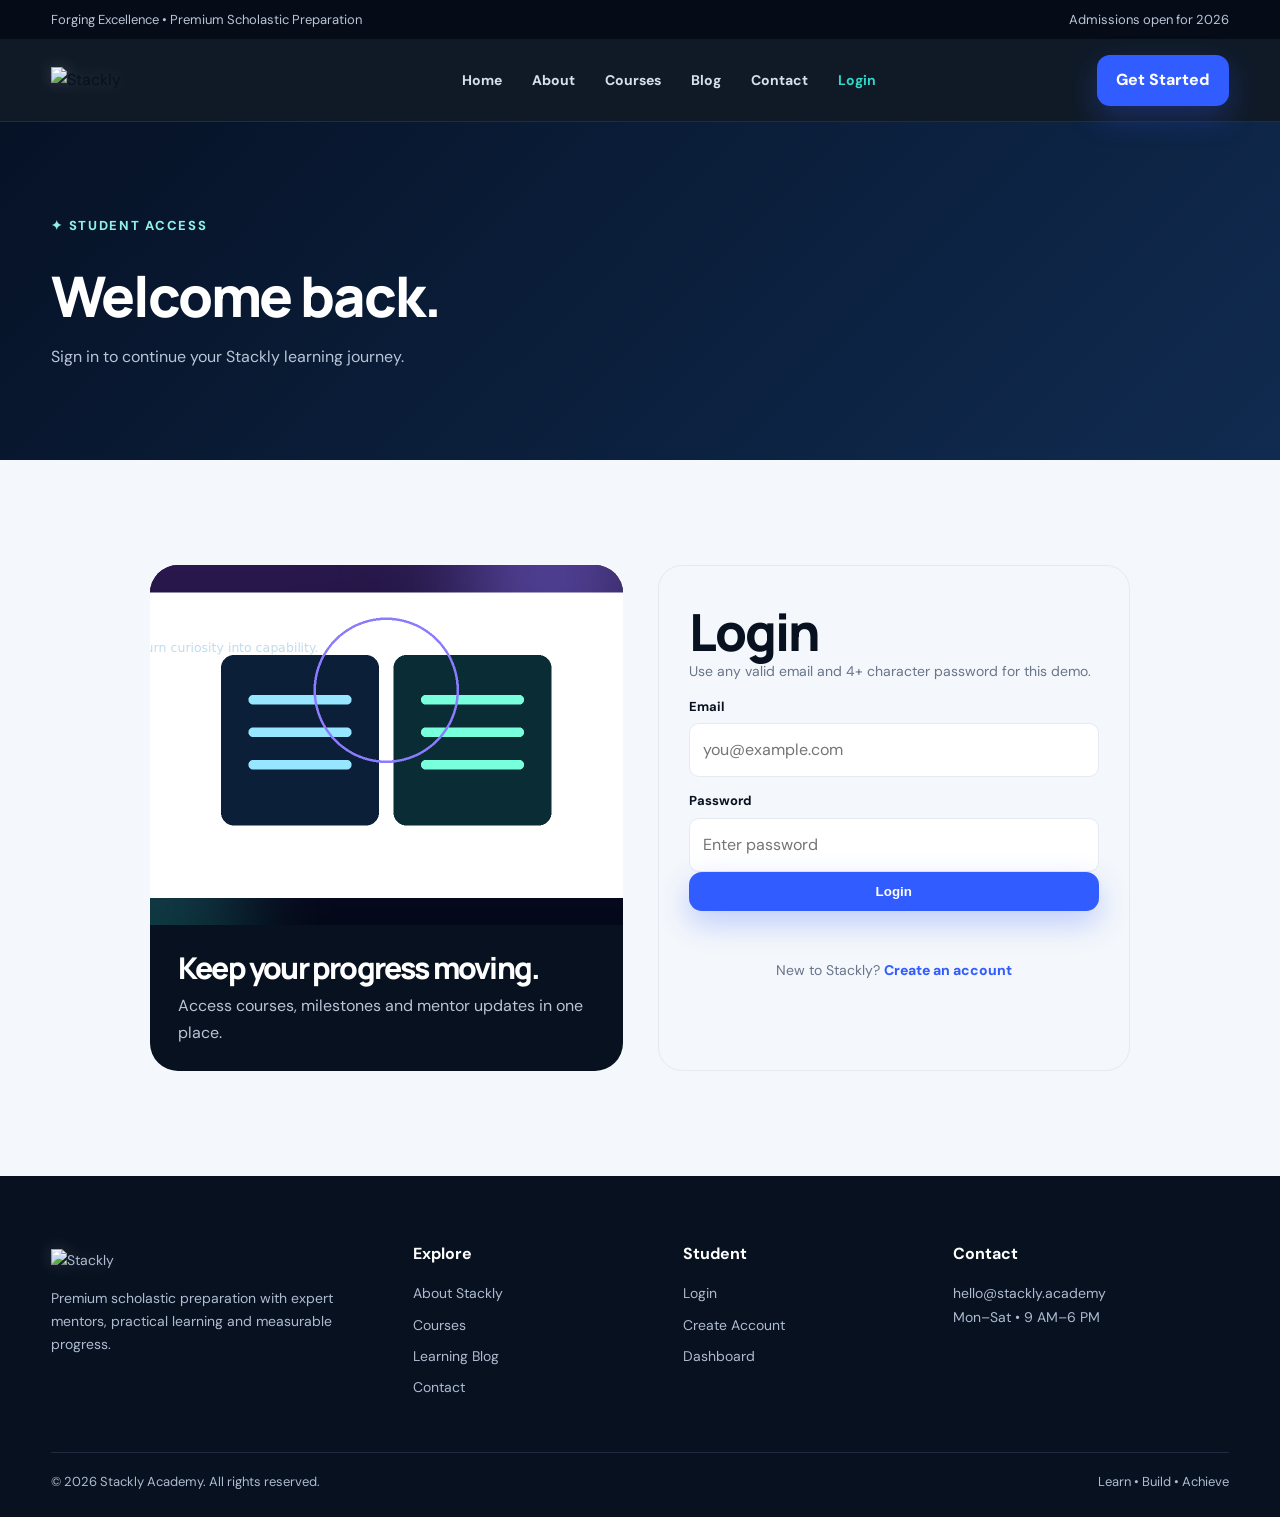
==== login.html @ 79d3ca7c "Add files via upload" ====
<!doctype html><html lang="en"><head><meta charset="utf-8"><meta name="viewport" content="width=device-width,initial-scale=1"><title>Login | Stackly Academy</title><link rel="stylesheet" href="style.css"></head><body>
<div class="topbar"><div class="container"><span>Forging Excellence • Premium Scholastic Preparation</span><span>Admissions open for 2026</span></div></div>
<header class="nav"><div class="container nav-inner"><a class="logo" href="index.html"><img src="assets/logo.svg" alt="Stackly"></a><nav class="links"><a class="" href="index.html">Home</a><a class="" href="about.html">About</a><a class="" href="courses.html">Courses</a><a class="" href="blog.html">Blog</a><a class="" href="contact.html">Contact</a><a class="active" href="login.html">Login</a></nav><div class="nav-actions"><a class="btn btn-primary" href="signup.html">Get Started</a></div><button class="menu">☰</button></div><div class="mobile-nav"><a class="" href="index.html">Home</a><a class="" href="about.html">About</a><a class="" href="courses.html">Courses</a><a class="" href="blog.html">Blog</a><a class="" href="contact.html">Contact</a><a class="active" href="login.html">Login</a></div></header><section class="page-hero"><div class="container"><span class="eyebrow">✦ Student access</span><h1>Welcome back.</h1><p>Sign in to continue your Stackly learning journey.</p></div></section>
<section class="section auth-section"><div class="container auth-wrap"><div class="auth-art"><img src="assets/hero-2.png" alt="Students learning"><h2>Keep your progress moving.</h2><p>Access courses, milestones and mentor updates in one place.</p></div>
<form class="form auth-form" id="loginForm"><h2>Login</h2><p class="form-note">Use any valid email and 4+ character password for this demo.</p><label>Email</label><input id="loginEmail" type="email" required placeholder="you@example.com"><label>Password</label><input id="loginPassword" type="password" minlength="4" required placeholder="Enter password"><button class="btn btn-primary full">Login</button><p id="loginMsg" class="form-message"></p><p class="switch">New to Stackly? <a href="signup.html">Create an account</a></p></form></div></section><footer class="footer"><div class="container footer-grid">
<div><a class="logo" href="index.html"><img src="assets/logo.svg" alt="Stackly"></a><p style="margin-top:15px">Premium scholastic preparation with expert mentors, practical learning and measurable progress.</p></div>
<div><h4>Explore</h4><a href="about.html">About Stackly</a><a href="courses.html">Courses</a><a href="blog.html">Learning Blog</a><a href="contact.html">Contact</a></div>
<div><h4>Student</h4><a href="login.html">Login</a><a href="signup.html">Create Account</a><a href="dashboard.html">Dashboard</a></div>
<div><h4>Contact</h4><p>hello@stackly.academy</p><p>Mon–Sat • 9 AM–6 PM</p></div></div>
<div class="container bottom"><span>© 2026 Stackly Academy. All rights reserved.</span><span>Learn • Build • Achieve</span></div></footer><script src="script.js"></script></body></html>
---- style.css ----
@import url('https://fonts.googleapis.com/css2?family=DM+Sans:wght@400;500;600;700&family=Manrope:wght@500;600;700;800&display=swap');
:root{--ink:#07111f;--navy:#081a35;--blue:#315cff;--cyan:#31d7c7;--cream:#f4f7fb;--white:#fff;--muted:#68758a;--line:#e5eaf2;--shadow:0 24px 70px rgba(7,17,31,.13);--radius:26px}
*{box-sizing:border-box;margin:0;padding:0}html{scroll-behavior:smooth}body{font-family:"DM Sans",sans-serif;color:var(--ink);background:#fff;line-height:1.65;overflow-x:hidden}
img{max-width:100%;display:block}a{text-decoration:none;color:inherit}.container{width:min(1180px,92%);margin:auto}
.topbar{background:#050c18;color:#b9c5d7;font-size:13px}.topbar .container{display:flex;justify-content:space-between;padding:9px 0}
.nav{position:sticky;top:0;z-index:1000;background:rgba(7,17,31,.96);backdrop-filter:blur(16px);border-bottom:1px solid rgba(255,255,255,.08)}
.nav-inner{height:82px;display:flex;align-items:center;justify-content:space-between;gap:25px}.logo{width:180px}.logo img{width:180px;height:48px;object-fit:contain;object-position:left center}
.links{display:flex;gap:30px;align-items:center;font-weight:700;font-size:14px}.links a{color:#d8e0ec;transition:.25s}.links a:hover{color:var(--cyan)}
.nav-actions{display:flex;gap:10px;align-items:center}.btn{display:inline-flex;align-items:center;justify-content:center;gap:8px;border:0;border-radius:13px;padding:12px 19px;font-weight:800;cursor:pointer;transition:.25s}.btn-primary{background:var(--blue);color:#fff;box-shadow:0 12px 30px rgba(49,92,255,.28)}.btn-primary:hover{transform:translateY(-2px)}.btn-ghost{border:1px solid rgba(255,255,255,.18);color:#fff;background:rgba(255,255,255,.06)}
.menu{display:none;background:none;border:0;color:#fff;font-size:30px;cursor:pointer}.mobile-nav{display:none}.mobile-nav.open{display:block;background:#07111f;border-top:1px solid rgba(255,255,255,.1);padding:10px 4%}.mobile-nav a{display:block;padding:12px;color:#fff;font-weight:700}

.hero{position:relative;color:#fff;min-height:690px;overflow:hidden;background:#061226}.slider{position:relative;min-height:690px}.slide{position:absolute;inset:0;opacity:0;visibility:hidden;transform:scale(1.035);transition:opacity .9s ease,transform 6s ease,visibility .9s}.slide.active{opacity:1;visibility:visible;transform:scale(1)}
.slide-bg{position:absolute;inset:0;background-position:center;background-size:cover}.slide-bg:after{content:"";position:absolute;inset:0;background:linear-gradient(90deg,rgba(2,8,18,.86) 0%,rgba(2,8,18,.55) 45%,rgba(2,8,18,.15) 100%)}
.slide-content{position:relative;z-index:2;min-height:690px;display:flex;align-items:center}.hero-copy{max-width:700px}.eyebrow{display:inline-flex;gap:8px;align-items:center;color:#8df1e5;font-size:13px;font-weight:800;letter-spacing:1.7px;text-transform:uppercase;margin-bottom:20px}.hero h1{font:800 clamp(48px,6.5vw,82px)/.98 "Manrope";letter-spacing:-4px}.hero h1 span{color:#6de9dc}.hero p{color:#c5d0df;max-width:620px;margin:24px 0 30px;font-size:18px}.hero-actions{display:flex;gap:12px;flex-wrap:wrap}
.slider-controls{position:absolute;z-index:5;left:4%;bottom:48px;display:flex;align-items:center;gap:12px}.dot{width:44px;height:5px;border:0;border-radius:99px;background:rgba(255,255,255,.28);cursor:pointer;transition:.35s}.dot.active{background:var(--cyan);width:75px}.arrow-btn{width:44px;height:44px;border-radius:50%;border:1px solid rgba(255,255,255,.2);background:rgba(255,255,255,.08);color:#fff;font-size:20px;cursor:pointer}.hero-stats{position:absolute;right:4%;bottom:45px;z-index:5;display:flex;gap:10px}.mini-stat{padding:12px 16px;border:1px solid rgba(255,255,255,.15);background:rgba(0,0,0,.22);backdrop-filter:blur(10px);border-radius:14px}.mini-stat strong{display:block;color:#fff;font-size:19px}.mini-stat span{color:#aebbd0;font-size:11px}

.section{padding:105px 0}.section.alt{background:var(--cream)}.section-head{display:flex;justify-content:space-between;gap:30px;align-items:end;margin-bottom:42px}.kicker{color:var(--blue);font-weight:800;text-transform:uppercase;letter-spacing:1.5px;font-size:12px}.section h2{font:800 clamp(34px,4vw,54px)/1.08 "Manrope";letter-spacing:-1.8px;margin-top:8px}.section-head p{max-width:480px;color:var(--muted)}
.cards{display:grid;grid-template-columns:repeat(3,minmax(0,1fr));gap:22px}.card{border:1px solid var(--line);border-radius:var(--radius);overflow:hidden;background:#fff;transition:.35s;box-shadow:0 8px 30px rgba(7,17,31,.04)}.card:hover{transform:translateY(-8px);box-shadow:var(--shadow)}.card img{height:245px;width:100%;object-fit:cover}.card-body{padding:24px}.tag{display:inline-block;font-size:12px;font-weight:800;color:var(--blue);background:#eef2ff;padding:6px 10px;border-radius:999px}.card h3{font:700 22px "Manrope";margin:13px 0 8px}.card p{color:var(--muted);font-size:14px}.arrow{margin-top:18px;color:var(--blue);font-weight:800}
.feature{display:grid;grid-template-columns:.9fr 1.1fr;gap:65px;align-items:center}.feature-img{border-radius:30px;overflow:hidden;background:linear-gradient(135deg,#07111f,#17345e);box-shadow:var(--shadow)}.feature-img img{width:100%;height:520px;object-fit:cover}.checks{display:grid;gap:16px;margin:28px 0}.check{display:flex;gap:13px;align-items:flex-start}.check b{display:block}.check span{color:var(--muted);font-size:14px}.tick{min-width:28px;height:28px;border-radius:50%;background:#dffaf6;color:#087f74;display:grid;place-items:center;font-weight:900}
.stats{display:grid;grid-template-columns:repeat(4,1fr);gap:14px}.stat{padding:28px;border-radius:20px;background:#fff;border:1px solid var(--line);text-align:center}.stat strong{font:800 38px "Manrope";display:block}.stat span{color:var(--muted);font-size:13px}
.faculty{display:grid;grid-template-columns:repeat(4,minmax(0,1fr));gap:20px}.person{background:#fff;border:1px solid var(--line);border-radius:22px;overflow:hidden;min-width:0}.person img{height:270px;width:100%;object-fit:cover}.person div{padding:17px}.person small{color:var(--blue);font-weight:700}
.testimonials{display:grid;grid-template-columns:1fr 1fr;gap:22px}.quote{padding:30px;border-radius:24px;background:#fff;border:1px solid var(--line)}.quote p{font-size:17px}.quote footer{margin-top:20px;color:var(--muted);font-size:14px}
.gpa{display:grid;grid-template-columns:.85fr 1.15fr;gap:35px;align-items:stretch}.gpa-box{padding:35px;border-radius:28px;background:var(--ink);color:#fff}.gpa-box label{display:block;font-size:13px;color:#aebbd0;margin:14px 0 6px}.gpa-box input{width:100%;padding:13px;border-radius:10px;border:1px solid #2a3950;background:#101e34;color:#fff}.result{margin-top:20px;padding:17px;border-radius:14px;background:#132743;color:#c7d3e6}.result strong{display:block;color:#6de9dc;font-size:30px}
.faq{max-width:850px;margin:auto}.faq-item{border-bottom:1px solid var(--line)}.faq-q{padding:20px 0;display:flex;justify-content:space-between;cursor:pointer;font-weight:800}.faq-a{display:none;padding:0 35px 20px 0;color:var(--muted)}.faq-item.open .faq-a{display:block}.faq-item.open .plus{transform:rotate(45deg)}
.newsletter{background:linear-gradient(135deg,#eaf0ff,#e7fbf8);border-radius:32px;padding:55px;display:flex;justify-content:space-between;align-items:center;gap:30px}.newsletter form{display:flex;gap:8px;width:min(450px,100%)}.newsletter input{flex:1;border:1px solid var(--line);border-radius:12px;padding:13px 15px}
.footer{background:var(--ink);color:#aebbd0;padding:65px 0 25px}.footer-grid{display:grid;grid-template-columns:1.4fr 1fr 1fr 1.2fr;gap:40px}.footer h4{color:#fff;margin-bottom:15px}.footer a{display:block;margin:8px 0;font-size:14px}.footer p{font-size:14px}.bottom{border-top:1px solid #1f2b3e;margin-top:45px;padding-top:18px;font-size:13px;display:flex;justify-content:space-between}
.page-hero{background:linear-gradient(135deg,#061226,#102b50);color:#fff;padding:90px 0}.page-hero h1{font:800 56px "Manrope";letter-spacing:-2px}.page-hero p{color:#b9c5d7;margin-top:10px}.contact-grid{display:grid;grid-template-columns:1fr 1fr;gap:30px}.form{padding:30px;border:1px solid var(--line);border-radius:24px}.form label{font-size:13px;font-weight:700;display:block;margin:13px 0 6px}.form input,.form textarea,.form select{width:100%;padding:13px;border:1px solid var(--line);border-radius:10px;font:inherit}.form textarea{min-height:140px}
.reveal{opacity:0;transform:translateY(25px);transition:.75s}.reveal.show{opacity:1;transform:none}

@media(max-width:1000px){.links,.nav-actions{display:none}.menu{display:block}.hero-stats{display:none}.hero-grid,.feature,.gpa,.contact-grid{grid-template-columns:1fr}.cards{grid-template-columns:1fr 1fr}.faculty{grid-template-columns:1fr 1fr}.stats{grid-template-columns:1fr 1fr}.section-head{display:block}.section-head p{margin-top:15px}.footer-grid{grid-template-columns:1fr 1fr}}
@media(max-width:600px){.topbar{display:none}.nav-inner{height:72px}.logo,.logo img{width:150px}.hero,.slider,.slide-content{min-height:650px}.hero{padding:0}.hero h1{letter-spacing:-2.5px;font-size:46px}.hero p{font-size:16px}.slide-content{align-items:center}.slider-controls{bottom:28px}.cards,.faculty,.testimonials{grid-template-columns:1fr}.stats{grid-template-columns:1fr 1fr}.section{padding:75px 0}.feature-img img{height:360px}.newsletter{padding:30px;display:block}.newsletter form{margin-top:20px;flex-direction:column}.footer-grid{grid-template-columns:1fr}.bottom{display:block}.bottom span{display:block;margin-top:8px}.page-hero h1{font-size:42px}}


/* Exact Stackly logo from the supplied reference */
.logo{width:190px;display:flex;align-items:center}
.logo img{width:190px;height:auto;max-height:58px;object-fit:contain;object-position:left center;filter:drop-shadow(0 0 8px rgba(255,255,255,.16));transition:transform .3s ease,filter .3s ease}
.logo:hover img{transform:scale(1.025);filter:drop-shadow(0 0 14px rgba(255,255,255,.28))}
.footer .logo img{width:190px}
@media(max-width:600px){.logo,.logo img,.footer .logo img{width:154px}.logo img{max-height:48px}}

/* IMAGE SAFETY */
.img-missing{
    min-height:240px;
    display:grid;
    place-items:center;
    background:
      radial-gradient(circle at 30% 20%, rgba(49,215,199,.20), transparent 35%),
      linear-gradient(135deg,#07111f,#10284a);
}
.img-missing::after{
    content:"STACKLY ACADEMY";
    color:#8df1e5;
    font:800 13px/1 "DM Sans",sans-serif;
    letter-spacing:2px;
}

/* V4 IMAGE VISIBILITY */
.hero-card img,.feature-img img,.card img,.person img{background:#07111f;}
.hero-card img{filter:saturate(1.08) contrast(1.04);}
.feature-img{box-shadow:0 25px 70px rgba(7,17,31,.18);}
.person img{height:300px;object-fit:cover;}
.card img{height:240px;object-fit:cover;}

/* FINAL BUG FIXES */
.links a.active{color:var(--cyan)}
.full{width:100%}.form-note,.switch{color:var(--muted);font-size:14px}.switch{text-align:center;margin-top:18px}.switch a{color:var(--blue);font-weight:800}.form-message{min-height:20px;margin-top:10px}.form-message.success{color:#087f74;font-weight:700}
.auth-section{background:var(--cream)}.auth-wrap{display:grid;grid-template-columns:1fr 1fr;gap:35px;max-width:980px}.auth-art{background:var(--ink);color:#fff;border-radius:28px;overflow:hidden}.auth-art img{width:100%;height:360px;object-fit:cover}.auth-art h2,.auth-art p{padding:0 28px}.auth-art h2{margin:22px 0 5px;font:800 30px "Manrope"}.auth-art p{color:#b9c5d7;padding-bottom:25px}
.dashboard-hero{background:linear-gradient(135deg,#061226,#102b50);color:#fff;padding:70px 0}.dashboard-head{display:flex;justify-content:space-between;align-items:end}.dashboard-head h1{font:800 clamp(40px,5vw,64px)/1.05 "Manrope"}.dashboard-head h1 span{color:#6de9dc}.dashboard-head p{color:#b9c5d7}
.dash-grid{display:grid;grid-template-columns:repeat(3,1fr);gap:20px}.dash-card,.dashboard-panel{background:#fff;border:1px solid var(--line);border-radius:22px;padding:26px;box-shadow:0 10px 30px rgba(7,17,31,.05)}.dash-card>span{color:var(--muted);font-size:13px}.dash-card>strong{display:block;font:800 32px "Manrope";margin:7px 0}.dash-card small{color:var(--muted)}.progress{height:8px;background:#edf0f5;border-radius:99px;margin:14px 0;overflow:hidden}.progress i{display:block;width:68%;height:100%;background:linear-gradient(90deg,var(--blue),var(--cyan))}
.dashboard-panel{margin-top:30px}.roadmap{display:grid;grid-template-columns:repeat(4,1fr);gap:12px;margin-top:22px}.road-item{padding:17px;border-radius:15px;background:#f7f9fc;border:1px solid var(--line);display:flex;gap:10px}.road-item span{display:block;color:var(--muted);font-size:12px}.road-item i{margin-left:auto}.road-item.current{background:#f1f5ff;border-color:#b9c7ff}.section-head.compact{margin-bottom:22px}.mini-cards{grid-template-columns:1fr 1fr}
@media(max-width:800px){.auth-wrap,.dash-grid{grid-template-columns:1fr}.roadmap{grid-template-columns:1fr 1fr}.dashboard-head{display:block}.dashboard-head .btn{margin-top:20px}}
@media(max-width:560px){.roadmap,.mini-cards{grid-template-columns:1fr}.auth-art img{height:270px}}
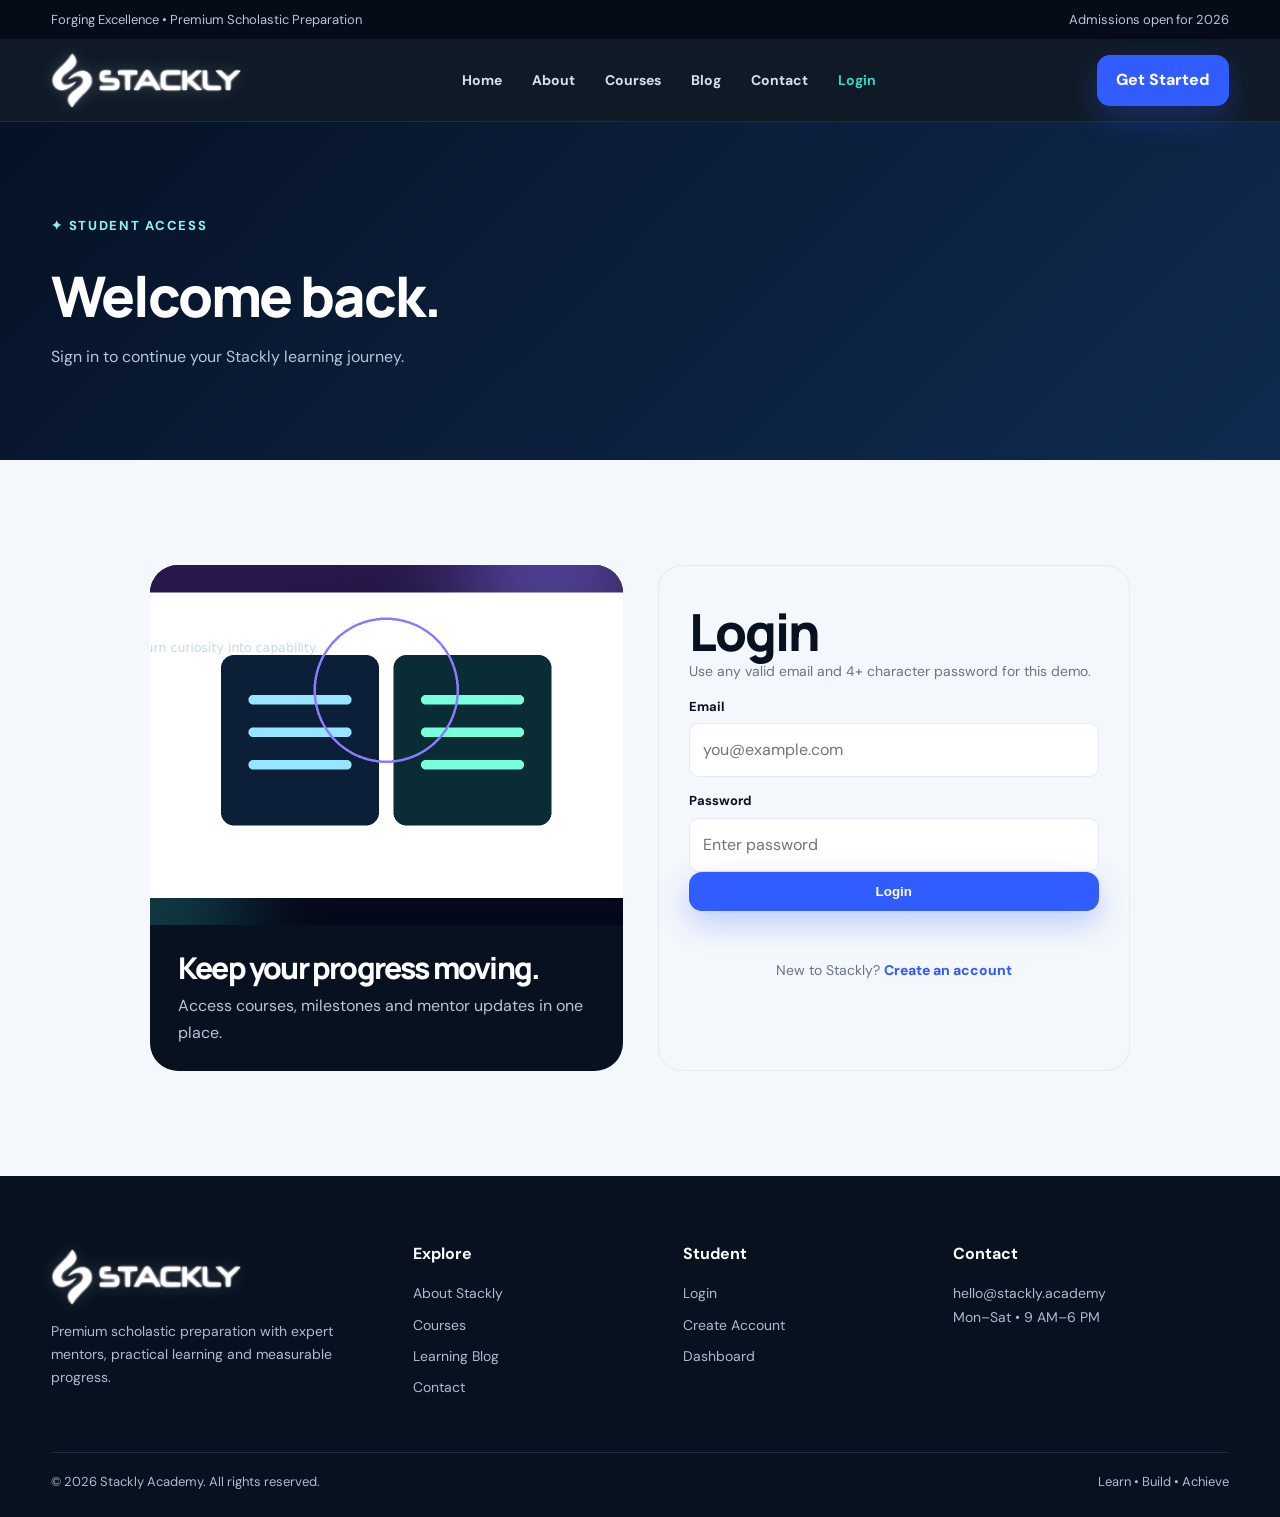
==== commit 187e2bc4: "Replace logo image in login.html" ====
--- a/login.html
+++ b/login.html
@@ -1,10 +1,10 @@
 <!doctype html><html lang="en"><head><meta charset="utf-8"><meta name="viewport" content="width=device-width,initial-scale=1"><title>Login | Stackly Academy</title><link rel="stylesheet" href="style.css"></head><body>
 <div class="topbar"><div class="container"><span>Forging Excellence • Premium Scholastic Preparation</span><span>Admissions open for 2026</span></div></div>
-<header class="nav"><div class="container nav-inner"><a class="logo" href="index.html"><img src="assets/logo.svg" alt="Stackly"></a><nav class="links"><a class="" href="index.html">Home</a><a class="" href="about.html">About</a><a class="" href="courses.html">Courses</a><a class="" href="blog.html">Blog</a><a class="" href="contact.html">Contact</a><a class="active" href="login.html">Login</a></nav><div class="nav-actions"><a class="btn btn-primary" href="signup.html">Get Started</a></div><button class="menu">☰</button></div><div class="mobile-nav"><a class="" href="index.html">Home</a><a class="" href="about.html">About</a><a class="" href="courses.html">Courses</a><a class="" href="blog.html">Blog</a><a class="" href="contact.html">Contact</a><a class="active" href="login.html">Login</a></div></header><section class="page-hero"><div class="container"><span class="eyebrow">✦ Student access</span><h1>Welcome back.</h1><p>Sign in to continue your Stackly learning journey.</p></div></section>
+<header class="nav"><div class="container nav-inner"><a class="logo" href="index.html"><img src="assets/stackly-logo.png" alt="Stackly"></a><nav class="links"><a class="" href="index.html">Home</a><a class="" href="about.html">About</a><a class="" href="courses.html">Courses</a><a class="" href="blog.html">Blog</a><a class="" href="contact.html">Contact</a><a class="active" href="login.html">Login</a></nav><div class="nav-actions"><a class="btn btn-primary" href="signup.html">Get Started</a></div><button class="menu">☰</button></div><div class="mobile-nav"><a class="" href="index.html">Home</a><a class="" href="about.html">About</a><a class="" href="courses.html">Courses</a><a class="" href="blog.html">Blog</a><a class="" href="contact.html">Contact</a><a class="active" href="login.html">Login</a></div></header><section class="page-hero"><div class="container"><span class="eyebrow">✦ Student access</span><h1>Welcome back.</h1><p>Sign in to continue your Stackly learning journey.</p></div></section>
 <section class="section auth-section"><div class="container auth-wrap"><div class="auth-art"><img src="assets/hero-2.png" alt="Students learning"><h2>Keep your progress moving.</h2><p>Access courses, milestones and mentor updates in one place.</p></div>
 <form class="form auth-form" id="loginForm"><h2>Login</h2><p class="form-note">Use any valid email and 4+ character password for this demo.</p><label>Email</label><input id="loginEmail" type="email" required placeholder="you@example.com"><label>Password</label><input id="loginPassword" type="password" minlength="4" required placeholder="Enter password"><button class="btn btn-primary full">Login</button><p id="loginMsg" class="form-message"></p><p class="switch">New to Stackly? <a href="signup.html">Create an account</a></p></form></div></section><footer class="footer"><div class="container footer-grid">
-<div><a class="logo" href="index.html"><img src="assets/logo.svg" alt="Stackly"></a><p style="margin-top:15px">Premium scholastic preparation with expert mentors, practical learning and measurable progress.</p></div>
+<div><a class="logo" href="index.html"><img src="assets/stackly-logo.png" alt="Stackly"></a><p style="margin-top:15px">Premium scholastic preparation with expert mentors, practical learning and measurable progress.</p></div>
 <div><h4>Explore</h4><a href="about.html">About Stackly</a><a href="courses.html">Courses</a><a href="blog.html">Learning Blog</a><a href="contact.html">Contact</a></div>
 <div><h4>Student</h4><a href="login.html">Login</a><a href="signup.html">Create Account</a><a href="dashboard.html">Dashboard</a></div>
 <div><h4>Contact</h4><p>hello@stackly.academy</p><p>Mon–Sat • 9 AM–6 PM</p></div></div>
-<div class="container bottom"><span>© 2026 Stackly Academy. All rights reserved.</span><span>Learn • Build • Achieve</span></div></footer><script src="script.js"></script></body></html>+<div class="container bottom"><span>© 2026 Stackly Academy. All rights reserved.</span><span>Learn • Build • Achieve</span></div></footer><script src="script.js"></script></body></html>
